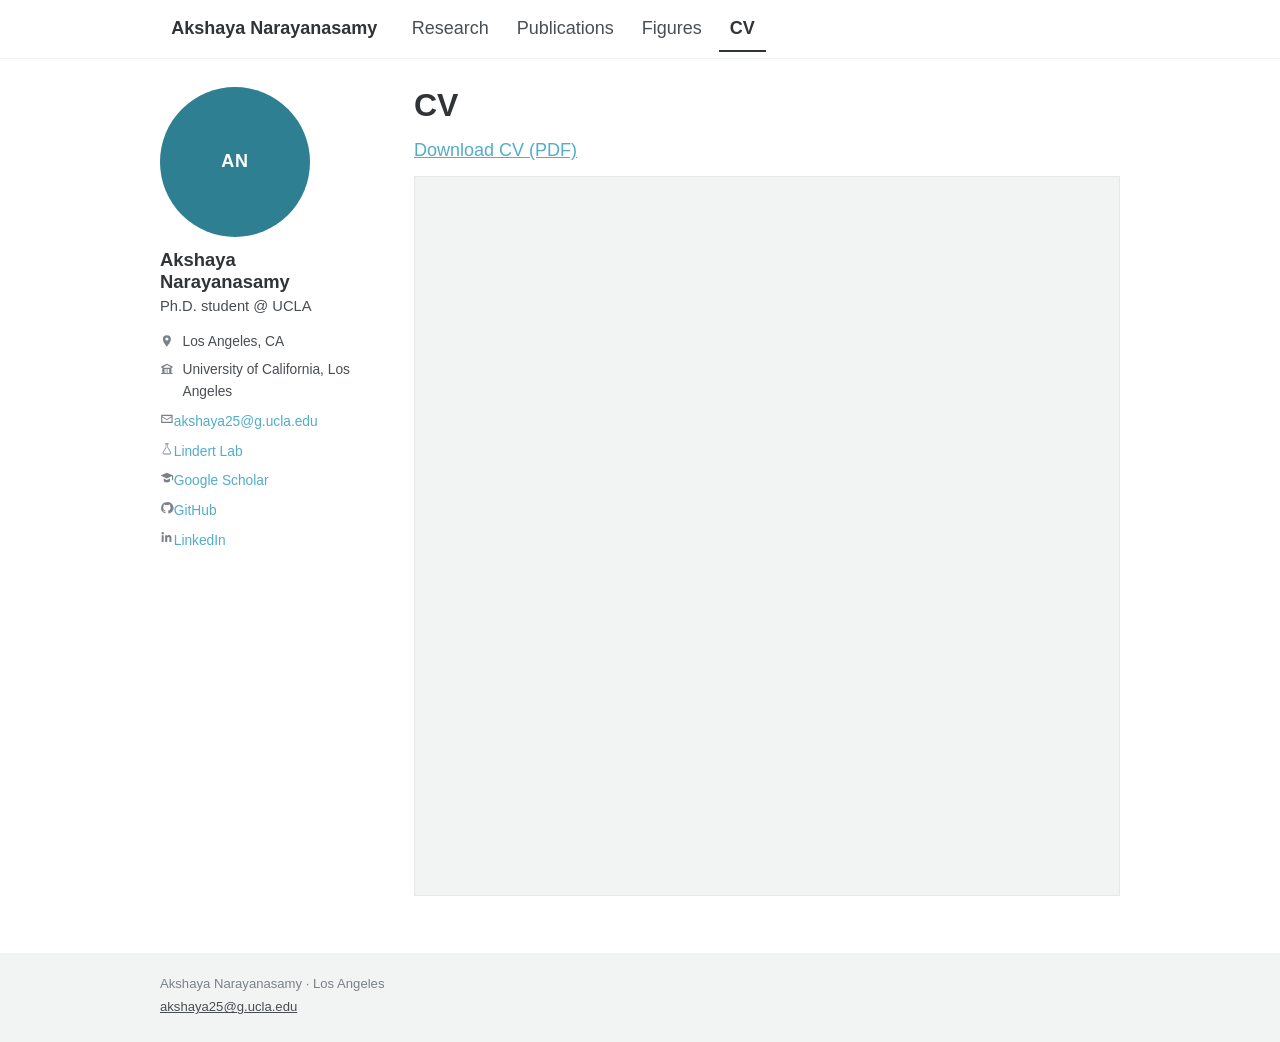
==== cv.html @ cddd126d "Rebuild the site as an academic profile with the CV embedded. The single long page was hard to scan." ====
<!DOCTYPE html>
<html lang="en">
<head>
  <meta charset="utf-8">
  <meta name="viewport" content="width=device-width, initial-scale=1">
  <title>CV - Akshaya Narayanasamy</title>
  <meta name="description" content="Curriculum vitae of Akshaya Narayanasamy.">
  <link rel="icon" href="data:image/svg+xml,%3Csvg xmlns='http://www.w3.org/2000/svg' viewBox='0 0 32 32'%3E%3Ccircle cx='16' cy='16' r='16' fill='%232f7f93'/%3E%3Ctext x='16' y='21' text-anchor='middle' font-family='Arial' font-size='12' fill='white'%3EAN%3C/text%3E%3C/svg%3E">
  <link rel="stylesheet" href="styles.css">
</head>
<body>
  <a class="skip" href="#content">Skip to content</a>
  <header class="masthead">
    <div class="masthead-inner">
      <nav aria-label="Site">
        <ul class="nav">
        <li><a href="index.html" class="name">Akshaya Narayanasamy</a></li>
        <li><a href="research.html">Research</a></li>
        <li><a href="publications.html">Publications</a></li>
        <li><a href="figures.html">Figures</a></li>
        <li><a href="cv.html" aria-current="page">CV</a></li>
        </ul>
      </nav>
    </div>
  </header>
  <div class="shell">

    <aside class="sidebar">
      <div class="author">
        <img class="avatar-img" src="portrait.jpg" alt="" hidden>
        <div class="avatar" aria-hidden="true">AN</div>
        <div class="author-text">
          <h2 class="author-name">Akshaya Narayanasamy</h2>
          <p class="author-bio">Ph.D. student @ UCLA</p>
        </div>
      </div>
      <button class="follow" type="button" aria-expanded="false" aria-controls="author-links">Contact</button>
      <ul class="author-links" id="author-links">
        <li><svg viewBox="0 0 24 24" aria-hidden="true"><path fill="currentColor" d="M12 2a7 7 0 0 0-7 7c0 5.2 7 13 7 13s7-7.8 7-13a7 7 0 0 0-7-7zm0 9.5A2.5 2.5 0 1 1 12 6a2.5 2.5 0 0 1 0 5.5z"/></svg><span>Los Angeles, CA</span></li>
        <li><svg viewBox="0 0 24 24" aria-hidden="true"><path fill="currentColor" d="M12 3 2 8v2h2v9H2v2h20v-2h-2V10h2V8L12 3zm0 2.2 6 3V10H6v-.8l6-4zM8 12h2v7H8v-7zm3 0h2v7h-2v-7zm3 0h2v7h-2v-7z"/></svg><span>University of California, Los Angeles</span></li>
        <li><a href="mailto:akshaya25@g.ucla.edu"><svg viewBox="0 0 24 24" aria-hidden="true"><path fill="currentColor" d="M2 5h20v14H2V5zm2 2v.4l8 5.2 8-5.2V7H4zm16 2.3-8 5.2-8-5.2V17h16V9.3z"/></svg>akshaya25@g.ucla.edu</a></li>
        <li><a href="https://lindertlab.chem.ucla.edu/"><svg viewBox="0 0 24 24" aria-hidden="true"><path fill="currentColor" d="M9 2h6v2h-1v5.2l5.2 8.6A3 3 0 0 1 16.6 22H7.4a3 3 0 0 1-2.6-4.2L10 9.2V4H9V2zm2 2v6.1l-5 8.3a1 1 0 0 0 .9 1.6h10.2a1 1 0 0 0 .9-1.6l-5-8.3V4h-2z"/></svg>Lindert Lab</a></li>
        <li><a href="https://scholar.google.com/scholar?q=%22Akshaya+Narayanasamy%22"><svg viewBox="0 0 24 24" aria-hidden="true"><path fill="currentColor" d="M12 3 1 8l11 5 9-4.1V16h2V8L12 3zM6.5 13.2V17c0 1.5 2.5 3 5.5 3s5.5-1.5 5.5-3v-3.8l-5.5 2.5-5.5-2.5z"/></svg>Google Scholar</a></li>
        <li><a href="https://github.com/akshayansamy"><svg viewBox="0 0 24 24" aria-hidden="true"><path fill="currentColor" d="M12 2a10 10 0 0 0-3.2 19.5c.5.1.7-.2.7-.5v-1.7c-2.8.6-3.4-1.2-3.4-1.2-.4-1.1-1.1-1.4-1.1-1.4-.9-.6.1-.6.1-.6 1 .1 1.5 1 1.5 1 .9 1.5 2.4 1.1 3 .8.1-.6.4-1.1.6-1.3-2.2-.3-4.6-1.1-4.6-5a3.9 3.9 0 0 1 1-2.7 3.6 3.6 0 0 1 .1-2.6s.8-.3 2.8 1a9.6 9.6 0 0 1 5 0c2-1.3 2.8-1 2.8-1a3.6 3.6 0 0 1 .1 2.6 3.9 3.9 0 0 1 1 2.7c0 3.9-2.4 4.7-4.6 5 .4.3.7.9.7 1.9v2.8c0 .3.2.6.7.5A10 10 0 0 0 12 2z"/></svg>GitHub</a></li>
        <li><a href="https://www.linkedin.com/in/akshaya-narayanasamy-2056731b6"><svg viewBox="0 0 24 24" aria-hidden="true"><path fill="currentColor" d="M4.7 3.3A2.2 2.2 0 1 0 4.7 7.7 2.2 2.2 0 0 0 4.7 3.3zM3 9h3.4v12H3V9zm6 0h3.3v1.6h.1c.5-.9 1.6-1.8 3.3-1.8 3.5 0 4.2 2.3 4.2 5.3V21H16.5v-5.6c0-1.3 0-3-1.8-3s-2.1 1.4-2.1 2.9V21H9V9z"/></svg>LinkedIn</a></li>
      </ul>
    </aside>

    <main class="content" id="content">
      <h1>CV</h1>
      <p><a href="Akshaya_Narayanasamy_CV.pdf">Download CV (PDF)</a></p>
      <iframe class="cv-frame" src="Akshaya_Narayanasamy_CV.pdf" title="Akshaya Narayanasamy CV"></iframe>

    </main>
  </div>

  <footer class="site-footer">
    <div class="site-footer-inner">
      <p>Akshaya Narayanasamy · Los Angeles</p>
      <p><a href="mailto:akshaya25@g.ucla.edu">akshaya25@g.ucla.edu</a></p>
    </div>
  </footer>


  <script>
    (function () {
      var photo = document.querySelector(".avatar-img");
      var mark = document.querySelector(".avatar");
      if (photo && mark) {
        function showPhoto() { photo.hidden = false; if (mark.parentNode) mark.remove(); }
        if (photo.complete && photo.naturalWidth > 0) showPhoto();
        else if (photo.complete) photo.remove();
        else {
          photo.addEventListener("load", showPhoto);
          photo.addEventListener("error", function () { photo.remove(); });
        }
      }
      var button = document.querySelector(".follow");
      var links = document.querySelector(".author-links");
      if (button && links) {
        button.addEventListener("click", function () {
          var open = links.classList.toggle("is-open");
          button.setAttribute("aria-expanded", open ? "true" : "false");
        });
      }
      document.querySelectorAll('a[href]').forEach(function (link) {
        var isWeb = link.protocol === "http:" || link.protocol === "https:";
        var isExternal = link.hostname !== window.location.hostname;
        var isPdf = /\.pdf$/i.test(link.pathname);
        if (isWeb && (isExternal || isPdf)) {
          link.target = "_blank";
          link.rel = "noopener noreferrer";
        }
      });
    })();
  </script>


</body>
</html>
---- styles.css ----
:root {
  --text: #494e52;
  --heading: #313436;
  --link: #52adc8;
  --link-hover: #2f7f93;
  --line: #e6e8e8;
  --soft: #f2f3f3;
  --icon: #7a8288;
  --max: 960px;
  --sans: -apple-system, BlinkMacSystemFont, "Segoe UI", Roboto, "Helvetica Neue", Arial, sans-serif;
}

* { box-sizing: border-box; }

html { scroll-behavior: smooth; }

body {
  margin: 0;
  background: #fff;
  color: var(--text);
  font-family: var(--sans);
  font-size: 16px;
  line-height: 1.6;
}

@media (min-width: 768px) {
  body { font-size: 18px; }
}

img { max-width: 100%; display: block; }

a { color: var(--link); }

a:hover { color: var(--link-hover); }

.skip {
  position: absolute;
  left: 1rem;
  top: -4rem;
  background: var(--heading);
  color: #fff;
  padding: 0.4rem 0.7rem;
}

.skip:focus { top: 0.5rem; }

.masthead {
  position: sticky;
  top: 0;
  z-index: 5;
  background: #fff;
  border-bottom: 1px solid var(--soft);
}

.masthead-inner,
.shell,
.site-footer-inner {
  width: min(var(--max), calc(100% - 2rem));
  margin-inline: auto;
}

.masthead-inner { padding-block: 0.35rem; }

.nav {
  display: flex;
  flex-wrap: wrap;
  align-items: center;
  gap: 0.15rem 0.35rem;
  margin: 0;
  padding: 0;
  list-style: none;
}

.nav a {
  display: inline-block;
  padding: 0.55rem 0.7rem;
  color: var(--text);
  text-decoration: none;
}

.nav .name {
  padding-right: 1.1rem;
  font-weight: 700;
  color: var(--heading);
}

.nav a[aria-current="page"] {
  font-weight: 700;
  color: var(--heading);
  box-shadow: inset 0 -2px 0 var(--heading);
  pointer-events: none;
}

.shell {
  display: grid;
  gap: 1.5rem;
  padding-block: 1.75rem 3rem;
}

.author {
  display: grid;
  grid-template-columns: 48px minmax(0, 1fr);
  gap: 0.85rem;
  align-items: center;
}

.avatar,
.avatar-img {
  width: 48px;
  height: 48px;
  border-radius: 50%;
}

.avatar {
  display: grid;
  place-items: center;
  background: #2f7f93;
  color: #fff;
  font-weight: 700;
  letter-spacing: 0.04em;
}

.avatar-img {
  object-fit: cover;
  border: 1px solid var(--line);
  padding: 2px;
}

.author-name {
  margin: 0;
  color: var(--heading);
  font-size: 1.05rem;
  line-height: 1.2;
}

.author-bio {
  margin: 0.2rem 0 0;
  font-size: 0.86rem;
  line-height: 1.35;
}

.author-links {
  display: none;
  list-style: none;
  margin: 0.9rem 0 0;
  padding: 0;
  font-size: 0.86rem;
}

.author-links.is-open { display: block; }

.author-links li {
  display: flex;
  gap: 0.55rem;
  align-items: flex-start;
  margin: 0.38rem 0;
}

.author-links a { text-decoration: none; }

.author-links a:hover { text-decoration: underline; }

.author-links svg {
  width: 1em;
  height: 1em;
  flex: none;
  margin-top: 0.2em;
  color: var(--icon);
}

.follow {
  margin-top: 0.85rem;
  border: 1px solid #d5d8d8;
  background: #fff;
  color: var(--text);
  font: inherit;
  font-size: 0.85rem;
  padding: 0.25rem 0.9rem;
  border-radius: 4px;
  cursor: pointer;
}

.content h1 {
  margin: 0 0 0.8rem;
  color: var(--heading);
  font-size: 2rem;
  line-height: 1.15;
  font-weight: 700;
}

.content h2 {
  margin: 1.8rem 0 0.4rem;
  color: var(--heading);
  font-size: 1.35rem;
  line-height: 1.25;
}

.content p { margin: 0.7rem 0; }

.content .lead { max-width: 42rem; }

.related {
  margin: 0.4rem 0 0;
  padding: 0;
  list-style: none;
  font-size: 0.95rem;
}

.related li { margin: 0.3rem 0; }

.papers { list-style: none; margin: 0; padding: 0; }

.papers li {
  padding: 0.95rem 0;
  border-top: 1px solid var(--soft);
}

.papers a {
  color: var(--heading);
  font-weight: 600;
  text-decoration: none;
}

.papers a:hover { color: var(--link); }

.papers p {
  margin: 0.25rem 0 0;
  font-size: 0.92rem;
}

.role { color: var(--link-hover); }

.cv-frame {
  width: 100%;
  height: min(1100px, 80vh);
  min-height: 480px;
  border: 1px solid var(--line);
  background: var(--soft);
}

.figure-grid {
  display: grid;
  grid-template-columns: repeat(auto-fit, minmax(min(100%, 280px), 1fr));
  gap: 1.25rem;
}

.figure-grid[hidden],
.figure-empty[hidden] { display: none; }

.figure-card {
  display: flex;
  flex-direction: column;
  gap: 0.55rem;
  padding: 0;
  border: 0;
  background: transparent;
  color: inherit;
  text-align: left;
  cursor: zoom-in;
  font: inherit;
}

.figure-frame {
  display: block;
  background: var(--soft);
  border: 1px solid var(--line);
}

.figure-frame img {
  width: 100%;
  aspect-ratio: 4 / 3;
  object-fit: contain;
}

.figure-frame.is-missing::after {
  content: "Image file not found. Check the path in figures.js.";
  display: block;
  padding: 2rem 1rem;
  text-align: center;
  color: var(--icon);
}

.figure-title {
  color: var(--heading);
  font-weight: 600;
}

.figure-caption,
.plate { display: block; }

.plate {
  color: var(--icon);
  font-size: 0.75rem;
  letter-spacing: 0.08em;
  text-transform: uppercase;
}

.figure-caption { font-size: 0.92rem; }

.figure-empty {
  border-top: 1px solid var(--soft);
  padding-top: 1rem;
}

.figure-empty h2 { margin-top: 0.3rem; }

.figure-empty summary { cursor: pointer; color: var(--heading); }

.site-footer {
  background: var(--soft);
  color: var(--icon);
  font-size: 0.82rem;
}

.site-footer-inner { padding-block: 1.1rem 1.4rem; }

.site-footer p { margin: 0.15rem 0; }

.site-footer a { color: var(--text); }

dialog {
  width: min(960px, calc(100vw - 2rem));
  border: 0;
  padding: 1rem;
}

dialog::backdrop { background: rgba(20, 24, 26, 0.72); }

dialog img {
  width: 100%;
  max-height: 72vh;
  object-fit: contain;
}

.close {
  float: right;
  margin-bottom: 0.5rem;
  border: 1px solid var(--line);
  background: #fff;
  font: inherit;
  padding: 0.25rem 0.7rem;
  cursor: pointer;
}

:focus-visible {
  outline: 2px solid var(--link);
  outline-offset: 3px;
}

@media (min-width: 925px) {
  .shell {
    grid-template-columns: 210px minmax(0, 1fr);
    column-gap: 2.75rem;
    align-items: start;
  }

  .sidebar { position: sticky; top: 5.2rem; }

  .author {
    display: block;
  }

  .avatar,
  .avatar-img {
    width: 150px;
    height: 150px;
  }

  .author-name { margin-top: 0.8rem; font-size: 1.15rem; }

  .author-bio { font-size: 0.92rem; }

  .follow { display: none; }

  .author-links { display: block; }
}

@media (prefers-reduced-motion: reduce) {
  html { scroll-behavior: auto; }
}
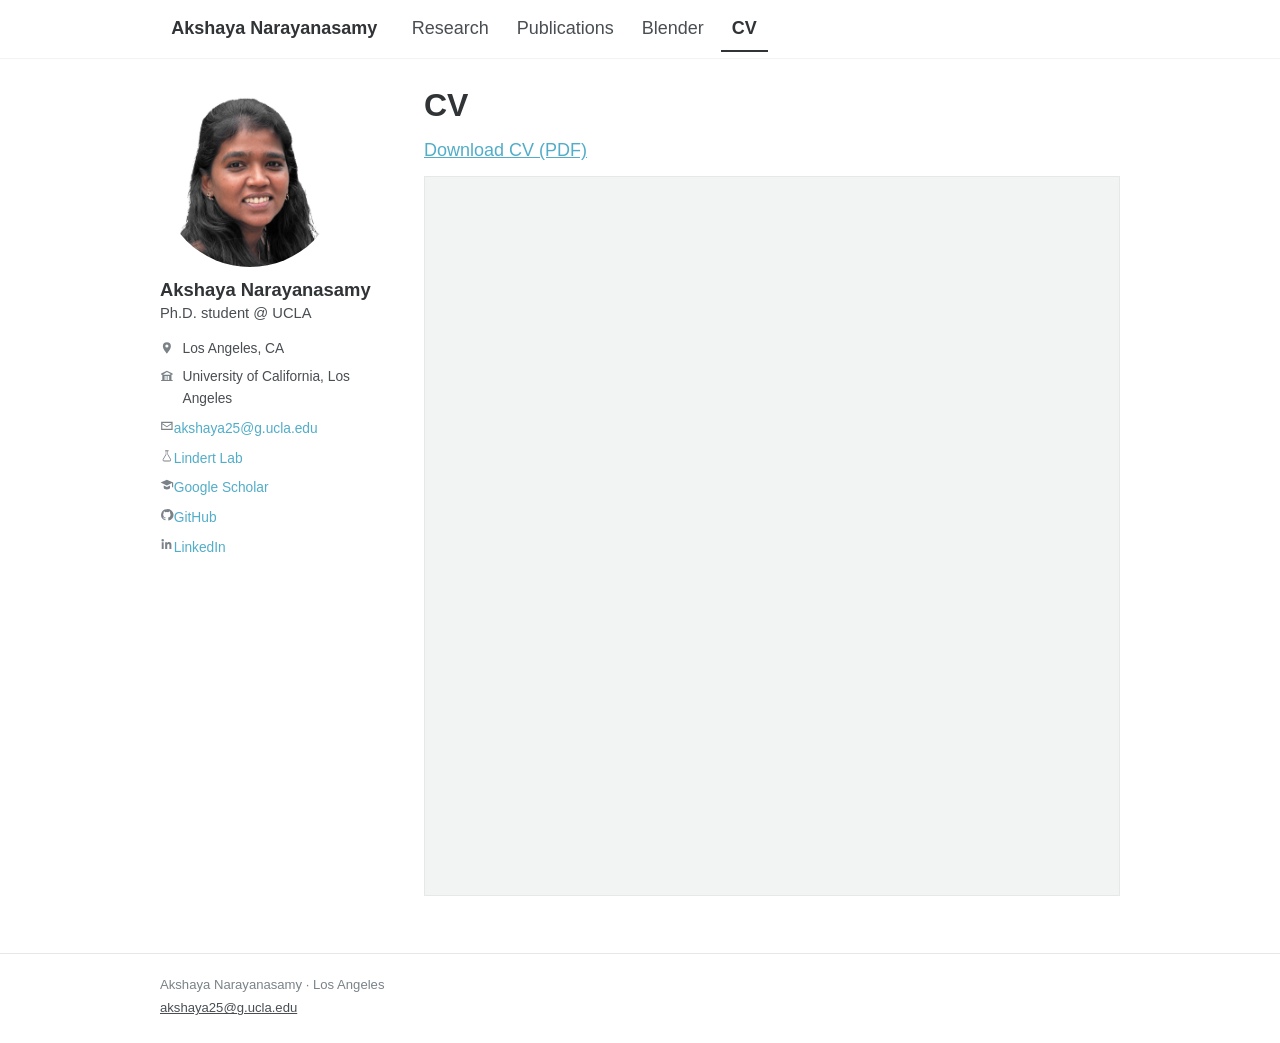
==== commit 2277c6b8: "Put the portrait on a pure white background and rename Figures to Blender. The teal fringe was still" ====
--- a/cv.html
+++ b/cv.html
@@ -17,7 +17,7 @@
         <li><a href="index.html" class="name">Akshaya Narayanasamy</a></li>
         <li><a href="research.html">Research</a></li>
         <li><a href="publications.html">Publications</a></li>
-        <li><a href="figures.html">Figures</a></li>
+        <li><a href="figures.html">Blender</a></li>
         <li><a href="cv.html" aria-current="page">CV</a></li>
         </ul>
       </nav>
@@ -27,7 +27,7 @@
 
     <aside class="sidebar">
       <div class="author">
-        <img class="avatar-img" src="portrait.jpg" alt="" hidden>
+        <img class="avatar-img" src="portrait.png" alt="" hidden>
         <div class="avatar" aria-hidden="true">AN</div>
         <div class="author-text">
           <h2 class="author-name">Akshaya Narayanasamy</h2>
--- a/styles.css
+++ b/styles.css
@@ -12,7 +12,7 @@
 
 * { box-sizing: border-box; }
 
-html { scroll-behavior: smooth; }
+html { scroll-behavior: smooth; color-scheme: light; background: #fff; }
 
 body {
   margin: 0;
@@ -97,17 +97,13 @@
   padding-block: 1.75rem 3rem;
 }
 
-.author {
-  display: grid;
-  grid-template-columns: 48px minmax(0, 1fr);
-  gap: 0.85rem;
-  align-items: center;
-}
+.author { display: block; }
 
 .avatar,
 .avatar-img {
-  width: 48px;
-  height: 48px;
+  width: min(168px, 100%);
+  aspect-ratio: 1;
+  height: auto;
   border-radius: 50%;
 }
 
@@ -122,12 +118,13 @@
 
 .avatar-img {
   object-fit: cover;
-  border: 1px solid var(--line);
-  padding: 2px;
+  object-position: center 42%;
+  background: #fff;
+  border: 0;
 }
 
 .author-name {
-  margin: 0;
+  margin: 0.75rem 0 0;
   color: var(--heading);
   font-size: 1.05rem;
   line-height: 1.2;
@@ -307,7 +304,8 @@
 .figure-empty summary { cursor: pointer; color: var(--heading); }
 
 .site-footer {
-  background: var(--soft);
+  background: #fff;
+  border-top: 1px solid var(--line);
   color: var(--icon);
   font-size: 0.82rem;
 }
@@ -349,24 +347,19 @@
 
 @media (min-width: 925px) {
   .shell {
-    grid-template-columns: 210px minmax(0, 1fr);
+    grid-template-columns: 220px minmax(0, 1fr);
     column-gap: 2.75rem;
     align-items: start;
   }
 
   .sidebar { position: sticky; top: 5.2rem; }
 
-  .author {
-    display: block;
-  }
-
   .avatar,
   .avatar-img {
-    width: 150px;
-    height: 150px;
+    width: 180px;
   }
 
-  .author-name { margin-top: 0.8rem; font-size: 1.15rem; }
+  .author-name { font-size: 1.15rem; }
 
   .author-bio { font-size: 0.92rem; }
 
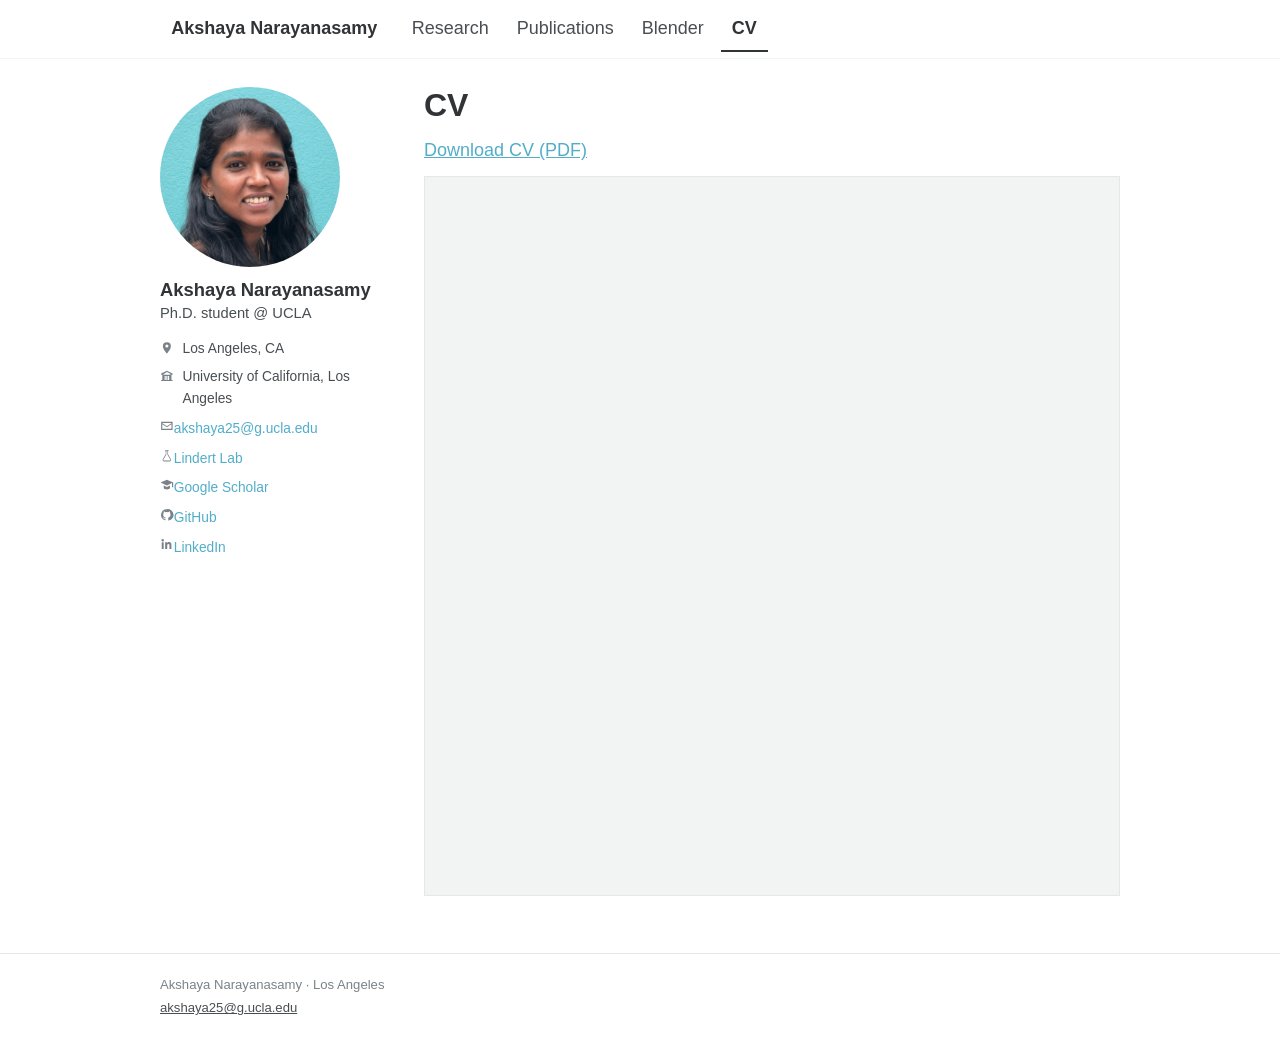
==== commit 6dee1e9c: "Bust the cached portrait so the cropped headshot loads. The file name had not changed, so browsers k" ====
--- a/cv.html
+++ b/cv.html
@@ -27,7 +27,7 @@
 
     <aside class="sidebar">
       <div class="author">
-        <img class="avatar-img" src="portrait.png" alt="" hidden>
+        <img class="avatar-img" src="portrait.png?v=3" alt="" hidden>
         <div class="avatar" aria-hidden="true">AN</div>
         <div class="author-text">
           <h2 class="author-name">Akshaya Narayanasamy</h2>
--- a/styles.css
+++ b/styles.css
@@ -204,6 +204,87 @@
 }
 
 .related li { margin: 0.3rem 0; }
+
+.front-features {
+  border-top: 1px solid var(--line);
+  background: #fff;
+  padding: 2.2rem 0 2.6rem;
+}
+
+.front-features-inner {
+  width: min(var(--max), calc(100% - 2rem));
+  margin-inline: auto;
+}
+
+.front-features h2 {
+  margin: 0 0 1rem;
+  color: var(--heading);
+  font-size: 1.35rem;
+  line-height: 1.25;
+  font-weight: 700;
+}
+
+.feature-grid {
+  display: grid;
+  grid-template-columns: 1fr 1fr;
+  gap: 1.25rem;
+  align-items: stretch;
+}
+
+.feature {
+  display: flex;
+  flex-direction: column;
+  min-height: 100%;
+  border: 1px solid var(--line);
+  background: #fff;
+  color: var(--heading);
+  text-decoration: none;
+  overflow: hidden;
+}
+
+.feature:hover { border-color: var(--link); }
+
+.feature img,
+.feature-visual {
+  width: 100%;
+  aspect-ratio: 16 / 9;
+  object-fit: cover;
+  background: #7ec8d4;
+}
+
+.feature-visual {
+  display: grid;
+  place-items: center;
+  color: #fff;
+  font-size: clamp(1.6rem, 3vw, 2.2rem);
+  font-weight: 700;
+  letter-spacing: 0.03em;
+}
+
+.feature-body {
+  display: flex;
+  flex-direction: column;
+  gap: 0.35rem;
+  padding: 0.9rem 1rem 1.1rem;
+}
+
+.feature-kicker {
+  color: var(--link-hover);
+  font-size: 0.72rem;
+  font-weight: 600;
+  letter-spacing: 0.06em;
+  text-transform: uppercase;
+}
+
+.feature strong {
+  font-size: 1.15rem;
+  font-weight: 600;
+  line-height: 1.3;
+}
+
+@media (max-width: 700px) {
+  .feature-grid { grid-template-columns: 1fr; }
+}
 
 .papers { list-style: none; margin: 0; padding: 0; }
 
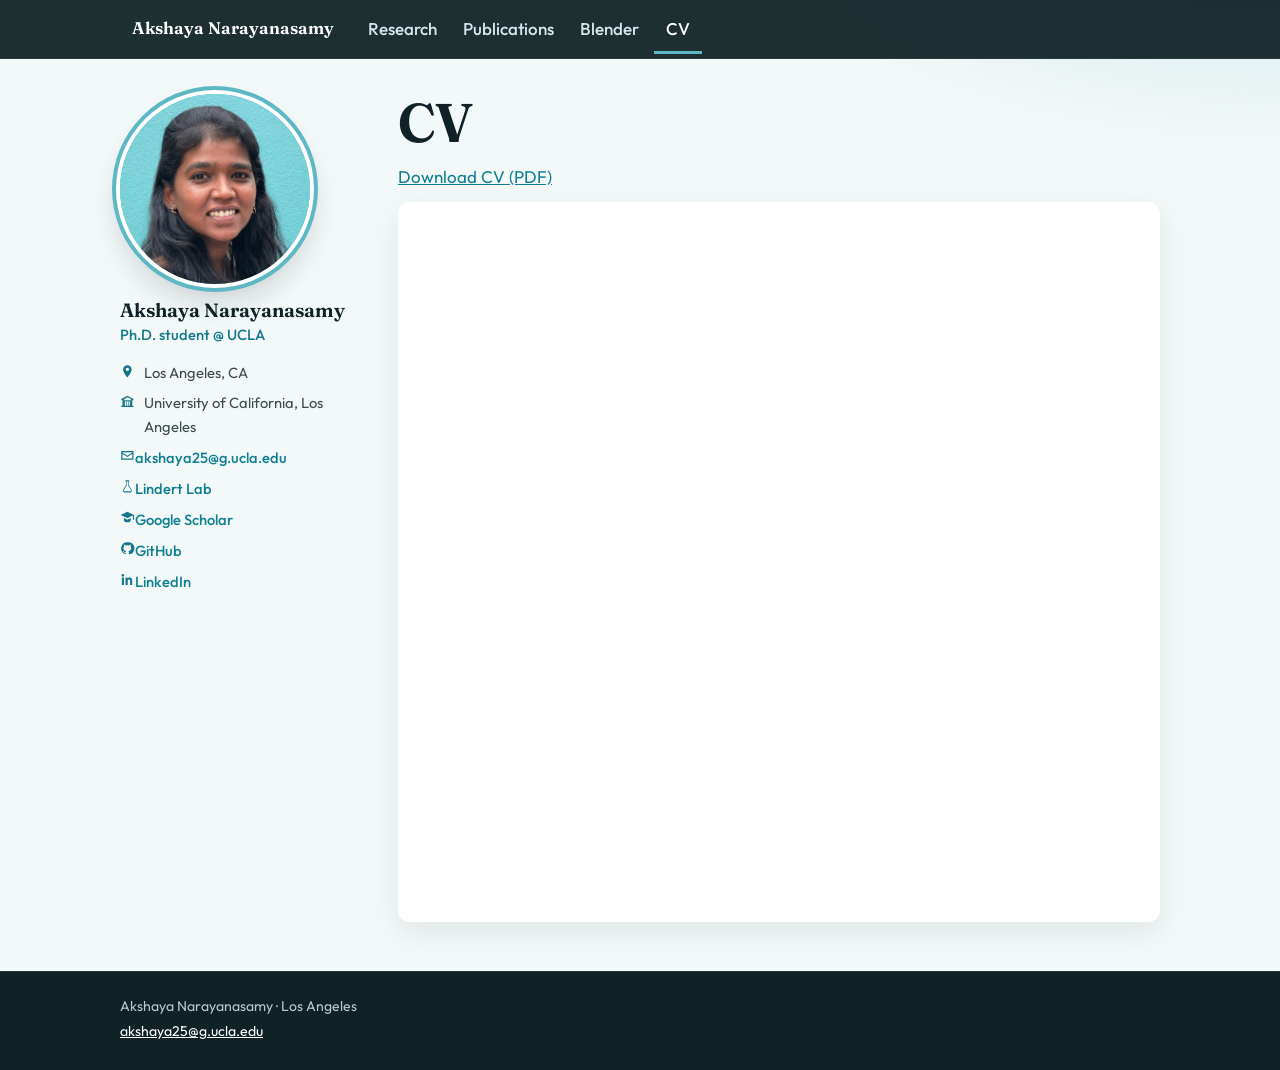
==== commit 81bcd2f9: "Restyle the site around the teal portrait and a darker front page. The plain template did not show t" ====
--- a/cv.html
+++ b/cv.html
@@ -6,7 +6,7 @@
   <title>CV - Akshaya Narayanasamy</title>
   <meta name="description" content="Curriculum vitae of Akshaya Narayanasamy.">
   <link rel="icon" href="data:image/svg+xml,%3Csvg xmlns='http://www.w3.org/2000/svg' viewBox='0 0 32 32'%3E%3Ccircle cx='16' cy='16' r='16' fill='%232f7f93'/%3E%3Ctext x='16' y='21' text-anchor='middle' font-family='Arial' font-size='12' fill='white'%3EAN%3C/text%3E%3C/svg%3E">
-  <link rel="stylesheet" href="styles.css">
+  <link rel="stylesheet" href="styles.css?v=4">
 </head>
 <body>
   <a class="skip" href="#content">Skip to content</a>
--- a/styles.css
+++ b/styles.css
@@ -1,30 +1,35 @@
+@import url("https://fonts.googleapis.com/css2?family=Fraunces:opsz,wght@9..144,560;9..144,640&family=Outfit:wght@400;500;600&display=swap");
+
 :root {
-  --text: #494e52;
-  --heading: #313436;
-  --link: #52adc8;
-  --link-hover: #2f7f93;
-  --line: #e6e8e8;
-  --soft: #f2f3f3;
-  --icon: #7a8288;
-  --max: 960px;
-  --sans: -apple-system, BlinkMacSystemFont, "Segoe UI", Roboto, "Helvetica Neue", Arial, sans-serif;
+  --ink: #102226;
+  --text: #3d4a4e;
+  --heading: #102226;
+  --link: #0e7f91;
+  --link-hover: #0a5c69;
+  --teal: #5eb8c4;
+  --teal-deep: #14788a;
+  --line: #d7e3e6;
+  --soft: #eef5f6;
+  --paper: #f3f8f8;
+  --icon: #5d6e73;
+  --max: 1040px;
+  --sans: "Outfit", "Avenir Next", "Segoe UI", sans-serif;
+  --serif: "Fraunces", "Iowan Old Style", Palatino, Georgia, serif;
 }
 
 * { box-sizing: border-box; }
 
-html { scroll-behavior: smooth; color-scheme: light; background: #fff; }
+html { scroll-behavior: smooth; color-scheme: light; background: var(--paper); }
 
 body {
   margin: 0;
-  background: #fff;
+  background:
+    radial-gradient(900px 420px at 100% -10%, rgba(94, 184, 196, 0.28), transparent 60%),
+    var(--paper);
   color: var(--text);
   font-family: var(--sans);
-  font-size: 16px;
+  font-size: 17px;
   line-height: 1.6;
-}
-
-@media (min-width: 768px) {
-  body { font-size: 18px; }
 }
 
 img { max-width: 100%; display: block; }
@@ -37,9 +42,10 @@
   position: absolute;
   left: 1rem;
   top: -4rem;
-  background: var(--heading);
+  background: var(--ink);
   color: #fff;
   padding: 0.4rem 0.7rem;
+  z-index: 20;
 }
 
 .skip:focus { top: 0.5rem; }
@@ -48,24 +54,26 @@
   position: sticky;
   top: 0;
   z-index: 5;
-  background: #fff;
-  border-bottom: 1px solid var(--soft);
+  background: rgba(16, 34, 38, 0.94);
+  backdrop-filter: blur(10px);
+  border-bottom: 1px solid rgba(255, 255, 255, 0.06);
 }
 
 .masthead-inner,
 .shell,
-.site-footer-inner {
+.site-footer-inner,
+.front-features-inner {
   width: min(var(--max), calc(100% - 2rem));
   margin-inline: auto;
 }
 
-.masthead-inner { padding-block: 0.35rem; }
+.masthead-inner { padding-block: 0.2rem; }
 
 .nav {
   display: flex;
   flex-wrap: wrap;
   align-items: center;
-  gap: 0.15rem 0.35rem;
+  gap: 0.1rem 0.15rem;
   margin: 0;
   padding: 0;
   list-style: none;
@@ -73,35 +81,39 @@
 
 .nav a {
   display: inline-block;
-  padding: 0.55rem 0.7rem;
-  color: var(--text);
+  padding: 0.75rem 0.75rem;
+  color: #d5e8eb;
   text-decoration: none;
+  font-weight: 500;
 }
 
 .nav .name {
-  padding-right: 1.1rem;
-  font-weight: 700;
-  color: var(--heading);
-}
+  padding-right: 1.2rem;
+  font-family: var(--serif);
+  font-weight: 640;
+  font-size: 1.05rem;
+  color: #fff;
+}
+
+.nav a:hover { color: #fff; }
 
 .nav a[aria-current="page"] {
-  font-weight: 700;
-  color: var(--heading);
-  box-shadow: inset 0 -2px 0 var(--heading);
+  color: #fff;
+  box-shadow: inset 0 -3px 0 var(--teal);
   pointer-events: none;
 }
 
 .shell {
   display: grid;
-  gap: 1.5rem;
-  padding-block: 1.75rem 3rem;
+  gap: 1.75rem;
+  padding-block: 2.2rem 2.6rem;
 }
 
 .author { display: block; }
 
 .avatar,
 .avatar-img {
-  width: min(168px, 100%);
+  width: min(176px, 100%);
   aspect-ratio: 1;
   height: auto;
   border-radius: 50%;
@@ -110,38 +122,46 @@
 .avatar {
   display: grid;
   place-items: center;
-  background: #2f7f93;
+  background: var(--teal-deep);
   color: #fff;
-  font-weight: 700;
+  font-weight: 600;
   letter-spacing: 0.04em;
 }
 
 .avatar-img {
   object-fit: cover;
   object-position: center 42%;
-  background: #fff;
+  background: var(--teal);
   border: 0;
+  box-shadow:
+    0 0 0 4px #fff,
+    0 0 0 8px var(--teal),
+    0 16px 30px rgba(16, 34, 38, 0.18);
 }
 
 .author-name {
-  margin: 0.75rem 0 0;
+  margin: 0.95rem 0 0;
   color: var(--heading);
-  font-size: 1.05rem;
-  line-height: 1.2;
+  font-family: var(--serif);
+  font-size: 1.2rem;
+  font-weight: 640;
+  line-height: 1.15;
 }
 
 .author-bio {
-  margin: 0.2rem 0 0;
-  font-size: 0.86rem;
+  margin: 0.25rem 0 0;
+  color: var(--teal-deep);
+  font-size: 0.92rem;
+  font-weight: 500;
   line-height: 1.35;
 }
 
 .author-links {
   display: none;
   list-style: none;
-  margin: 0.9rem 0 0;
+  margin: 1rem 0 0;
   padding: 0;
-  font-size: 0.86rem;
+  font-size: 0.92rem;
 }
 
 .author-links.is-open { display: block; }
@@ -150,10 +170,10 @@
   display: flex;
   gap: 0.55rem;
   align-items: flex-start;
-  margin: 0.38rem 0;
-}
-
-.author-links a { text-decoration: none; }
+  margin: 0.42rem 0;
+}
+
+.author-links a { text-decoration: none; font-weight: 500; }
 
 .author-links a:hover { text-decoration: underline; }
 
@@ -162,72 +182,89 @@
   height: 1em;
   flex: none;
   margin-top: 0.2em;
-  color: var(--icon);
+  color: var(--teal-deep);
 }
 
 .follow {
-  margin-top: 0.85rem;
-  border: 1px solid #d5d8d8;
+  margin-top: 0.9rem;
+  border: 1px solid var(--line);
   background: #fff;
-  color: var(--text);
+  color: var(--ink);
   font: inherit;
+  font-weight: 600;
   font-size: 0.85rem;
-  padding: 0.25rem 0.9rem;
-  border-radius: 4px;
+  padding: 0.35rem 0.95rem;
+  border-radius: 999px;
   cursor: pointer;
 }
 
+.eyebrow {
+  margin: 0 0 0.35rem;
+  color: var(--teal-deep);
+  font-size: 0.78rem;
+  font-weight: 600;
+  letter-spacing: 0.14em;
+  text-transform: uppercase;
+}
+
+.content h1,
+.front-features h2,
+.content h2 {
+  font-family: var(--serif);
+  font-weight: 640;
+  color: var(--heading);
+  letter-spacing: -0.02em;
+}
+
 .content h1 {
-  margin: 0 0 0.8rem;
-  color: var(--heading);
-  font-size: 2rem;
-  line-height: 1.15;
-  font-weight: 700;
+  margin: 0 0 0.7rem;
+  font-size: clamp(2.3rem, 5vw, 3.4rem);
+  line-height: 1.05;
 }
 
 .content h2 {
-  margin: 1.8rem 0 0.4rem;
-  color: var(--heading);
-  font-size: 1.35rem;
-  line-height: 1.25;
-}
-
-.content p { margin: 0.7rem 0; }
-
-.content .lead { max-width: 42rem; }
+  margin: 2rem 0 0.45rem;
+  font-size: 1.55rem;
+  line-height: 1.2;
+}
+
+.content p { margin: 0.75rem 0; }
+
+.content .lead {
+  max-width: 40rem;
+  font-size: 1.12rem;
+  color: #24383c;
+}
 
 .related {
-  margin: 0.4rem 0 0;
+  margin: 0.5rem 0 0;
   padding: 0;
   list-style: none;
-  font-size: 0.95rem;
-}
-
-.related li { margin: 0.3rem 0; }
+}
+
+.related li {
+  margin: 0;
+  padding: 0.75rem 0;
+  border-top: 1px solid var(--line);
+}
 
 .front-features {
-  border-top: 1px solid var(--line);
-  background: #fff;
-  padding: 2.2rem 0 2.6rem;
-}
-
-.front-features-inner {
-  width: min(var(--max), calc(100% - 2rem));
-  margin-inline: auto;
+  background:
+    linear-gradient(180deg, rgba(16, 34, 38, 0.96), #102226 18%);
+  color: #e7f3f5;
+  padding: 2.6rem 0 3rem;
 }
 
 .front-features h2 {
-  margin: 0 0 1rem;
-  color: var(--heading);
-  font-size: 1.35rem;
-  line-height: 1.25;
-  font-weight: 700;
+  margin: 0 0 1.1rem;
+  color: #fff;
+  font-size: clamp(1.8rem, 3vw, 2.3rem);
 }
 
 .feature-grid {
   display: grid;
-  grid-template-columns: 1fr 1fr;
-  gap: 1.25rem;
+  grid-template-columns: 1.35fr 0.85fr;
+  gap: 1.1rem;
   align-items: stretch;
 }
 
@@ -235,85 +272,100 @@
   display: flex;
   flex-direction: column;
   min-height: 100%;
-  border: 1px solid var(--line);
+  border: 0;
+  border-radius: 16px;
   background: #fff;
   color: var(--heading);
   text-decoration: none;
   overflow: hidden;
-}
-
-.feature:hover { border-color: var(--link); }
+  box-shadow: 0 18px 40px rgba(0, 0, 0, 0.18);
+  transition: transform 0.2s ease, box-shadow 0.2s ease;
+}
+
+.feature:hover {
+  transform: translateY(-4px);
+  color: var(--heading);
+  box-shadow: 0 24px 48px rgba(0, 0, 0, 0.28);
+}
 
 .feature img,
 .feature-visual {
   width: 100%;
-  aspect-ratio: 16 / 9;
+  aspect-ratio: 16 / 10;
   object-fit: cover;
-  background: #7ec8d4;
+  background: var(--teal);
 }
 
 .feature-visual {
   display: grid;
   place-items: center;
   color: #fff;
-  font-size: clamp(1.6rem, 3vw, 2.2rem);
-  font-weight: 700;
-  letter-spacing: 0.03em;
+  font-family: var(--serif);
+  font-size: clamp(1.8rem, 3vw, 2.5rem);
+  font-weight: 640;
+  background:
+    radial-gradient(circle at 30% 20%, rgba(255, 255, 255, 0.28), transparent 42%),
+    linear-gradient(160deg, #8fd4de, #14788a);
 }
 
 .feature-body {
   display: flex;
   flex-direction: column;
   gap: 0.35rem;
-  padding: 0.9rem 1rem 1.1rem;
+  padding: 1rem 1.1rem 1.2rem;
 }
 
 .feature-kicker {
-  color: var(--link-hover);
+  color: var(--teal-deep);
   font-size: 0.72rem;
   font-weight: 600;
-  letter-spacing: 0.06em;
+  letter-spacing: 0.08em;
   text-transform: uppercase;
 }
 
 .feature strong {
-  font-size: 1.15rem;
-  font-weight: 600;
-  line-height: 1.3;
-}
-
-@media (max-width: 700px) {
-  .feature-grid { grid-template-columns: 1fr; }
-}
-
-.papers { list-style: none; margin: 0; padding: 0; }
+  font-family: var(--serif);
+  font-size: 1.35rem;
+  font-weight: 640;
+  line-height: 1.2;
+}
+
+.papers { list-style: none; margin: 0.4rem 0 0; padding: 0; }
 
 .papers li {
-  padding: 0.95rem 0;
-  border-top: 1px solid var(--soft);
+  padding: 1rem 0;
+  border-top: 1px solid var(--line);
 }
 
 .papers a {
   color: var(--heading);
+  font-family: var(--serif);
+  font-size: 1.2rem;
+  font-weight: 560;
+  line-height: 1.3;
+  text-decoration: none;
+}
+
+.papers a:hover { color: var(--link); }
+
+.papers p {
+  margin: 0.35rem 0 0;
+  font-size: 0.95rem;
+}
+
+.role {
+  color: var(--teal-deep);
   font-weight: 600;
-  text-decoration: none;
-}
-
-.papers a:hover { color: var(--link); }
-
-.papers p {
-  margin: 0.25rem 0 0;
-  font-size: 0.92rem;
-}
-
-.role { color: var(--link-hover); }
+}
 
 .cv-frame {
   width: 100%;
   height: min(1100px, 80vh);
   min-height: 480px;
-  border: 1px solid var(--line);
-  background: var(--soft);
+  border: 0;
+  border-radius: 12px;
+  background: #fff;
+  box-shadow: 0 10px 30px rgba(16, 34, 38, 0.08);
 }
 
 .figure-grid {
@@ -340,8 +392,9 @@
 
 .figure-frame {
   display: block;
-  background: var(--soft);
-  border: 1px solid var(--line);
+  background: #0e2428;
+  border-radius: 12px;
+  overflow: hidden;
 }
 
 .figure-frame img {
@@ -360,23 +413,25 @@
 
 .figure-title {
   color: var(--heading);
-  font-weight: 600;
+  font-family: var(--serif);
+  font-weight: 640;
 }
 
 .figure-caption,
 .plate { display: block; }
 
 .plate {
-  color: var(--icon);
+  color: var(--teal-deep);
   font-size: 0.75rem;
+  font-weight: 600;
   letter-spacing: 0.08em;
   text-transform: uppercase;
 }
 
-.figure-caption { font-size: 0.92rem; }
+.figure-caption { font-size: 0.95rem; }
 
 .figure-empty {
-  border-top: 1px solid var(--soft);
+  border-top: 1px solid var(--line);
   padding-top: 1rem;
 }
 
@@ -385,25 +440,26 @@
 .figure-empty summary { cursor: pointer; color: var(--heading); }
 
 .site-footer {
-  background: #fff;
-  border-top: 1px solid var(--line);
-  color: var(--icon);
-  font-size: 0.82rem;
-}
-
-.site-footer-inner { padding-block: 1.1rem 1.4rem; }
+  background: var(--ink);
+  border-top: 1px solid rgba(255, 255, 255, 0.08);
+  color: #b7c9cc;
+  font-size: 0.88rem;
+}
+
+.site-footer-inner { padding-block: 1.3rem 1.6rem; }
 
 .site-footer p { margin: 0.15rem 0; }
 
-.site-footer a { color: var(--text); }
+.site-footer a { color: #fff; }
 
 dialog {
   width: min(960px, calc(100vw - 2rem));
   border: 0;
+  border-radius: 12px;
   padding: 1rem;
 }
 
-dialog::backdrop { background: rgba(20, 24, 26, 0.72); }
+dialog::backdrop { background: rgba(16, 34, 38, 0.78); }
 
 dialog img {
   width: 100%;
@@ -417,38 +473,39 @@
   border: 1px solid var(--line);
   background: #fff;
   font: inherit;
-  padding: 0.25rem 0.7rem;
+  border-radius: 999px;
+  padding: 0.3rem 0.8rem;
   cursor: pointer;
 }
 
 :focus-visible {
-  outline: 2px solid var(--link);
+  outline: 2px solid var(--teal);
   outline-offset: 3px;
 }
 
 @media (min-width: 925px) {
   .shell {
-    grid-template-columns: 220px minmax(0, 1fr);
-    column-gap: 2.75rem;
+    grid-template-columns: 230px minmax(0, 1fr);
+    column-gap: 3rem;
     align-items: start;
   }
 
-  .sidebar { position: sticky; top: 5.2rem; }
+  .sidebar { position: sticky; top: 5.5rem; }
 
   .avatar,
-  .avatar-img {
-    width: 180px;
-  }
-
-  .author-name { font-size: 1.15rem; }
-
-  .author-bio { font-size: 0.92rem; }
+  .avatar-img { width: 190px; }
 
   .follow { display: none; }
 
   .author-links { display: block; }
+}
+
+@media (max-width: 800px) {
+  .feature-grid { grid-template-columns: 1fr; }
 }
 
 @media (prefers-reduced-motion: reduce) {
   html { scroll-behavior: auto; }
-}
+  .feature { transition: none; }
+  .feature:hover { transform: none; }
+}
